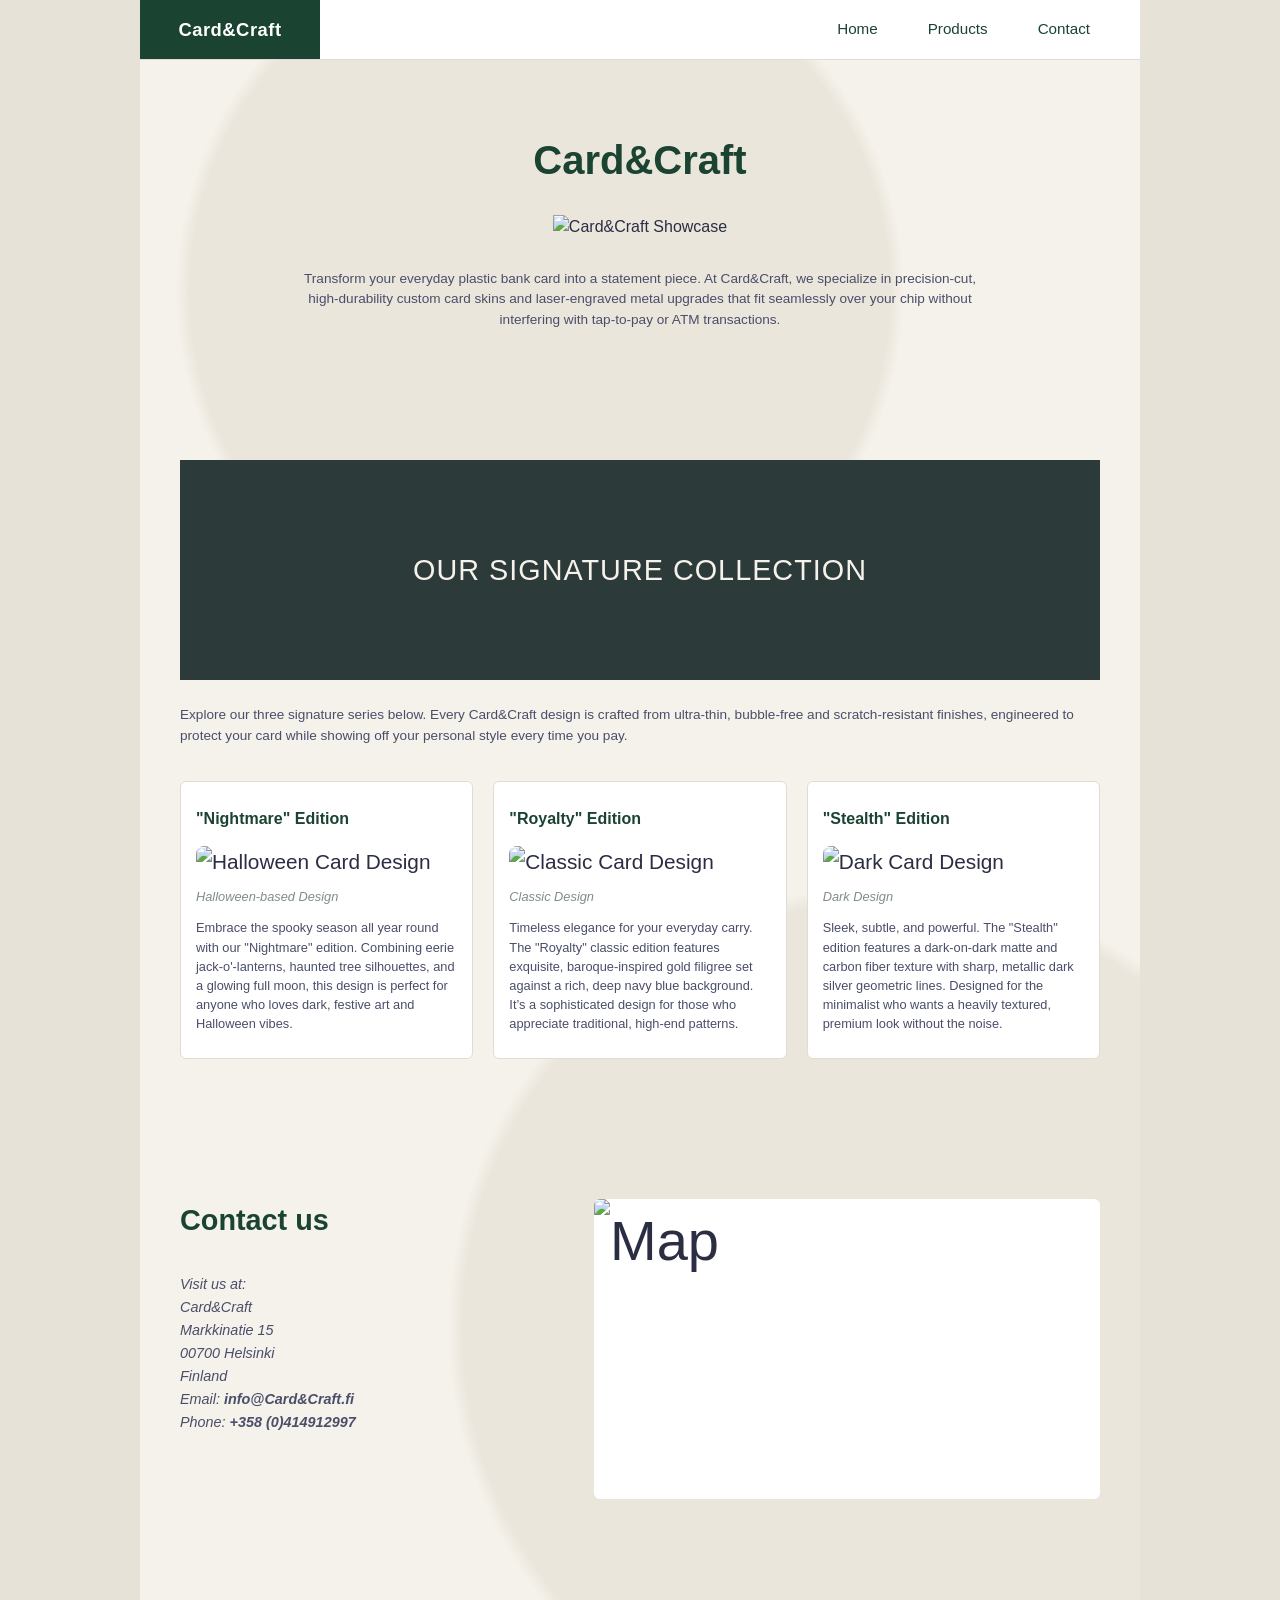
==== index.html @ dce3355b "Add files via upload" ====
<!DOCTYPE html>
<html lang="en">
<head>
    <meta charset="UTF-8">
    <meta name="viewport" content="width=device-width, initial-scale=1.0">
    <title>Card&Craft - Custom Bank Card Designs</title>
    <link rel="stylesheet" href="style.css">
</head>
<body>

    <div class="container">
        <!-- Sticky Navigation Header -->
        <header class="site-header">
            <div class="logo">Card&Craft</div>
            <nav class="main-nav">
                <a href="#home">Home</a>
                <a href="#products">Products</a>
                <a href="#contact">Contact</a>
            </nav>
        </header>

        <main>
            <!-- Section 1: Home -->
            <section id="home" class="home-section">
                <h1>Card&Craft</h1>
                <!-- Replace div with <img src="images/hero.jpg" alt="Card&Craft Showcase" class="hero-img"> when ready -->
                <img src="images/home.jpg" alt="Card&Craft Showcase" class="hero-img">
                <p class="hero-text">
                    Transform your everyday plastic bank card into a statement piece. At Card&Craft, we specialize 
                    in precision-cut, high-durability custom card skins and laser-engraved metal upgrades that fit 
                    seamlessly over your chip without interfering with tap-to-pay or ATM transactions.
                </p>
            </section>

            <!-- Section 2: Products -->
            <section id="products" class="products-section">
                <!-- Replace div with <img src="images/banner.jpg" alt="Card&Craft Collection" class="banner-img"> when ready -->
                <div class="placeholder-img banner-img">OUR SIGNATURE COLLECTION</div>
                <p class="products-intro">
                    Explore our three signature series below. Every Card&Craft design is crafted from ultra-thin, 
                    bubble-free and scratch-resistant finishes, engineered to protect your card while 
                    showing off your personal style every time you pay.
                </p>

                <div class="product-grid">
                    <!-- Product 1: Halloween -->
                    <article class="product-card">
                        <h3>"Nightmare" Edition</h3>
                        <!-- To use your image: <img src="images/halloween.jpg" alt="Halloween Card Design" class="card-img"> -->
                        <img src="images/halloween.jpeg" alt="Halloween Card Design" class="card-img">
                            
                        <p class="caption">Halloween-based Design</p>
                        <p class="description">
                            Embrace the spooky season all year round with our "Nightmare" edition. Combining eerie 
                            jack-o'-lanterns, haunted tree silhouettes, and a glowing full moon, this design is 
                            perfect for anyone who loves dark, festive art and Halloween vibes.
                        </p>
                    </article>

                    <!-- Product 2: Classic -->
                    <article class="product-card">
                        <h3>"Royalty" Edition</h3>
                        <!-- To use your image: <img src="images/classic.jpg" alt="Classic Card Design" class="card-img"> -->
                        <img src="images/classic.jpeg" alt="Classic Card Design" class="card-img">
                            
                        <p class="caption">Classic Design</p>
                        <p class="description">
                            Timeless elegance for your everyday carry. The "Royalty" classic edition features 
                            exquisite, baroque-inspired gold filigree set against a rich, deep navy blue background. 
                            It’s a sophisticated design for those who appreciate traditional, high-end patterns.
                        </p>
                    </article>

                    <!-- Product 3: Dark -->
                    <article class="product-card">
                        <h3>"Stealth" Edition</h3>
                        <!-- To use your image: <img src="images/dark.jpg" alt="Dark Card Design" class="card-img"> -->
                        <img src="images/stealth.jpeg" alt="Dark Card Design" class="card-img">
                            
                        <p class="caption">Dark Design</p>
                        <p class="description">
                            Sleek, subtle, and powerful. The "Stealth" edition features a dark-on-dark matte and 
                            carbon fiber texture with sharp, metallic dark silver geometric lines. Designed for the 
                            minimalist who wants a heavily textured, premium look without the noise.
                        </p>
                    </article>
                </div>
            </section>

            <!-- Section 3: Contact -->
            <section id="contact" class="contact-section">
                <div class="contact-info">
                    <h2>Contact us</h2>
                    <address>
                        Visit us at:<br>
                        Card&Craft<br>
                        Markkinatie 15<br>
                        00700 Helsinki<br>
                        Finland<br>
                        Email: <strong>info@Card&Craft.fi</strong><br>
                        Phone: <strong>+358 (0)414912997</strong>
                    </address>
                </div>
                <img src="images/map.jpeg" alt="Map" class="map-box">
            </section>
        </main>
    </div>

</body>
</html>
---- style.css ----
/* Paste inside <style> tags or style.css */
* { box-sizing: border-box; margin: 0; padding: 0; }
html { scroll-behavior: smooth; }

body {
    font-family: Verdana, Geneva, Tahoma, sans-serif;
    background-color: #e6e2d8;
    color: #2b2d42;
    line-height: 1.5;
}

.container {
    max-width: 1000px;
    margin: 0 auto;
    background-color: #f5f2eb;
    background-image: radial-gradient(circle at 40% 18%, #ebe6dc 24%, transparent 25%),
                      radial-gradient(circle at 75% 82%, #ebe6dc 28%, transparent 29%);
    min-height: 100vh;
}

.site-header {
    display: flex;
    justify-content: space-between;
    align-items: stretch;
    background-color: #ffffff;
    border-bottom: 1px solid #e0dcd3;
    height: 60px;
    position: sticky;
    top: 0;
    z-index: 100;
}

.logo {
    background-color: #1b4332;
    color: #ffffff;
    display: flex;
    align-items: center;
    justify-content: center;
    width: 180px;
    font-size: 1.15rem;
    font-weight: bold;
    letter-spacing: 0.5px;
}

.main-nav {
    display: flex;
    align-items: center;
    gap: 50px;
    padding-right: 50px;
}

.main-nav a {
    text-decoration: none;
    color: #1b4332;
    font-size: 0.95rem;
    font-weight: 500;
}

.map-box {
    width: 55%;
    height: 300px;
    object-fit: contain;
    background-color:#ffffff;
    border-radius: 6px;
    display:block;
}

.main-nav a:hover { color: #d97706; text-decoration: underline; }

.placeholder-img {
    background-color: #2d3a3a;
    color: #f5f2eb;
    display: flex;
    align-items: center;
    justify-content: center;
    font-family: Arial, sans-serif;
    font-size: 1.8rem;
    letter-spacing: 1px;
    text-align: center;
    padding: 15px;
}

section { scroll-margin-top: 60px; }

.home-section { padding: 70px 80px 90px; text-align: center; }
.home-section h1 { font-size: 2.5rem; color: #1b4332; margin-bottom: 25px; }
.hero-img { height: 260px; margin-bottom: 30px; width: 100%; object-fit: cover; }
.hero-text { max-width: 680px; margin: 0 auto; font-size: 0.85rem; color: #4a4e69; }

.products-section { padding: 40px 40px 80px; }
.banner-img { height: 220px; margin-bottom: 25px; width: 100%; object-fit: cover; }
.products-intro { font-size: 0.85rem; margin-bottom: 35px; color: #4a4e69; }

.product-grid { display: flex; gap: 20px; justify-content: space-between; }

.product-card {
    background-color: #ffffff;
    border: 1px solid #e0dcd3;
    padding: 25px 15px;
    flex: 1;
    border-radius: 6px;
}

.product-card h3 { font-size: 1rem; margin-bottom: 15px; color: #1b4332; }
.card-img { height: 300px; width: 100%; margin-bottom: 10px; object-fit: cover; font-size: 1.3rem; border-radius: 8px; }

.halloween-preview { background: linear-gradient(180deg, #1a0f0a 0%, #8c3b0c 65%, #110905 100%); border: 2px solid #ff7518; color: #fff; }
.classic-preview { background: linear-gradient(135deg, #101d35 0%, #1d3354 50%, #101d35 100%); border: 2px solid #d4af37; color: #f3e5ab; }
.dark-preview { background: repeating-linear-gradient(45deg, #18191b, #18191b 10px, #232528 10px, #232528 20px); border: 2px solid #55585c; color: #b0b3b8; }

.product-card .caption { font-style: italic; color: #7f8c8d; font-size: 0.8rem; margin-bottom: 12px; }
.product-card .description { font-size: 0.8rem; color: #4a4e69; }

.contact-section { padding: 60px 40px 120px; display: flex; justify-content: space-between; align-items: flex-start; gap: 40px; }
.contact-info h2 { font-size: 1.8rem; color: #1b4332; margin-bottom: 30px; }
.contact-info address { font-style: italic; font-size: 0.9rem; line-height: 1.6; color: #4a4e69; }
.map-box { width: 55%; height: 300px; font-size: 3.5rem; }
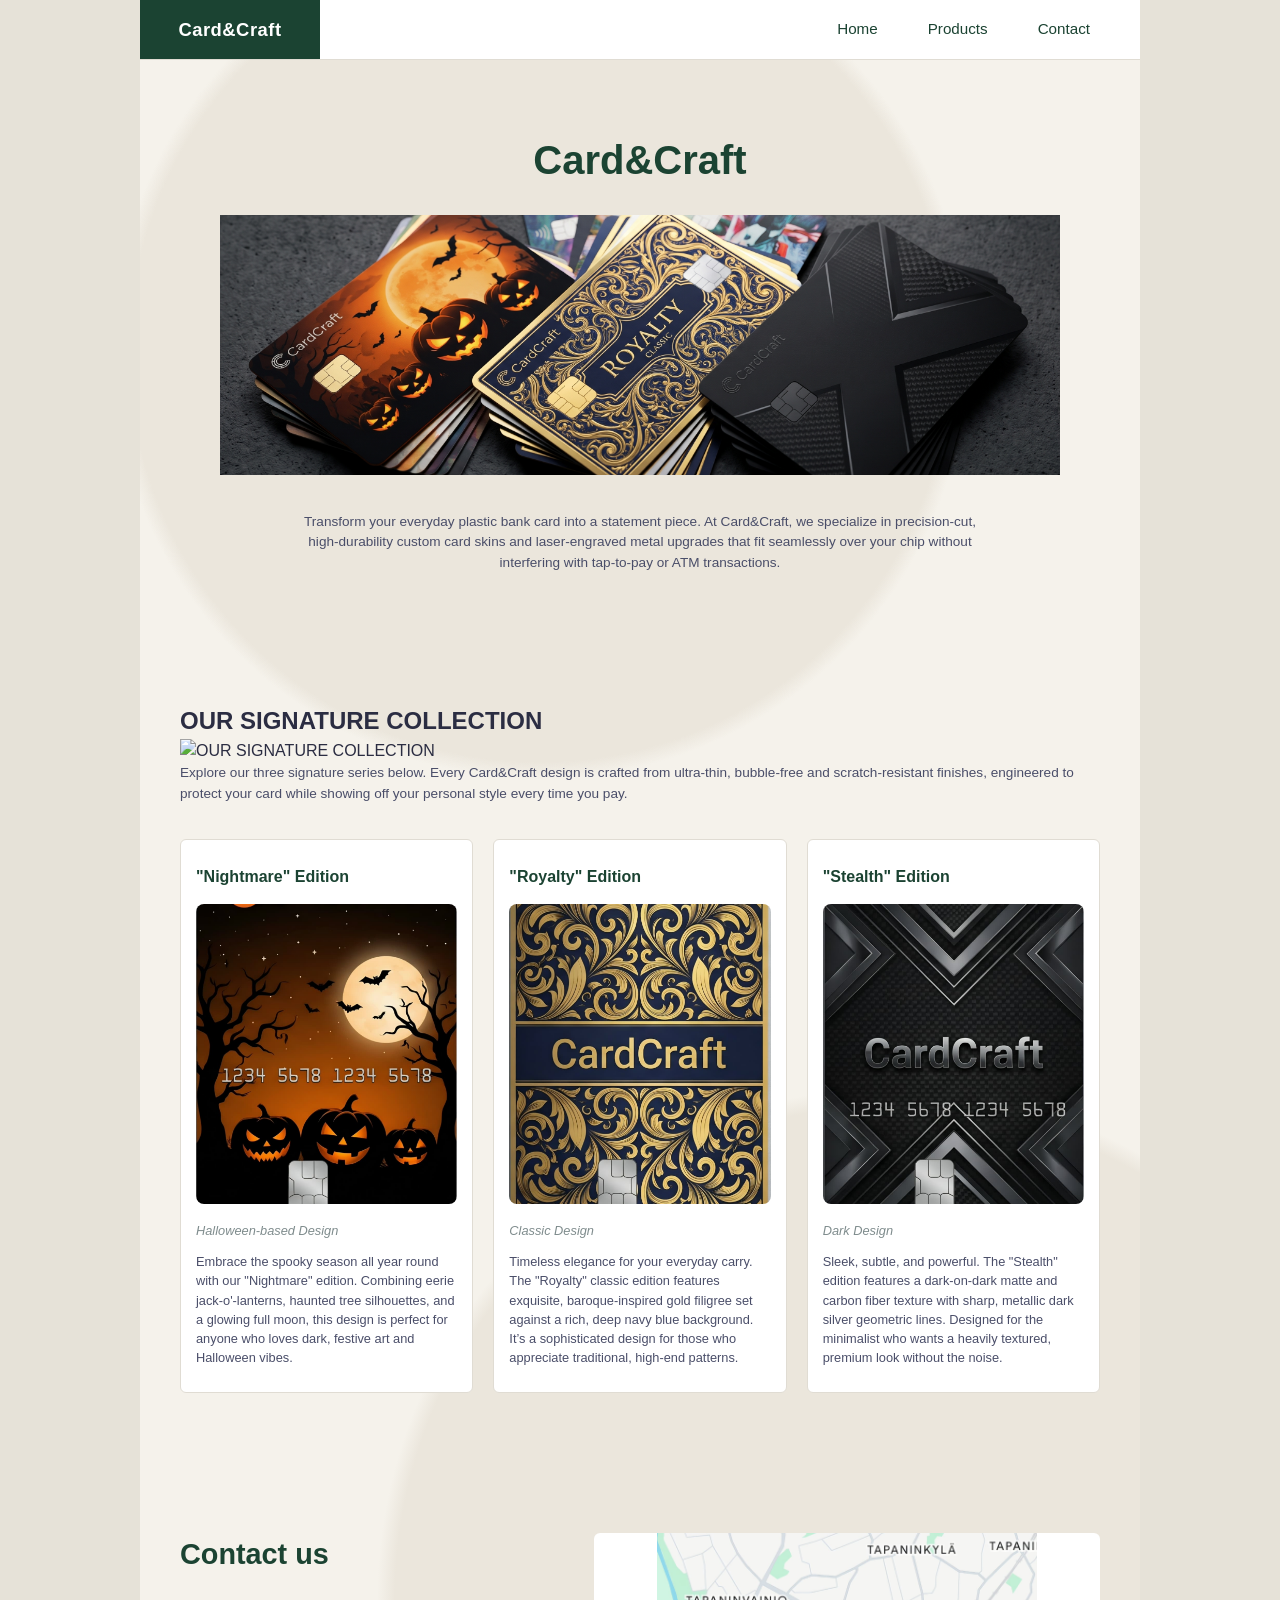
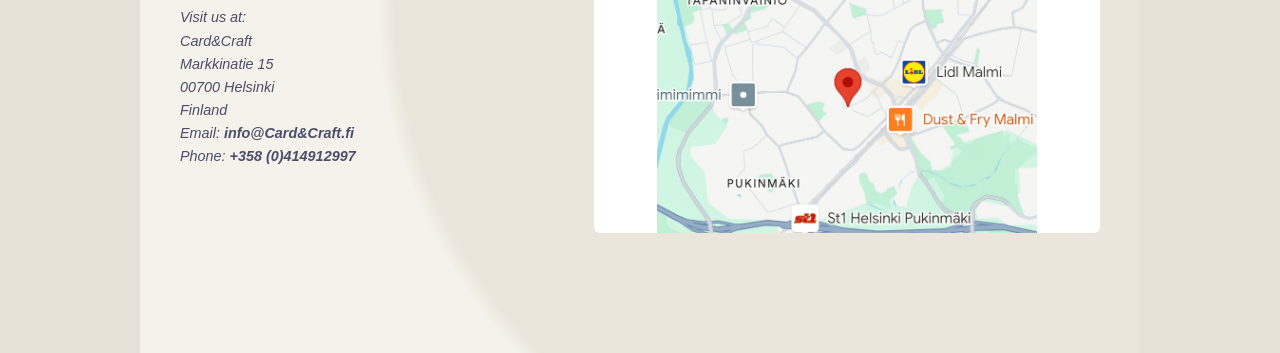
==== commit f8adef3b: "Update index.html" ====
--- a/index.html
+++ b/index.html
@@ -35,7 +35,8 @@
             <!-- Section 2: Products -->
             <section id="products" class="products-section">
                 <!-- Replace div with <img src="images/banner.jpg" alt="Card&Craft Collection" class="banner-img"> when ready -->
-                <div class="placeholder-img banner-img">OUR SIGNATURE COLLECTION</div>
+                <h2>OUR SIGNATURE COLLECTION</h2>
+                <img src="images/banner.jpeg" alt="OUR SIGNATURE COLLECTION" class="banner-image">
                 <p class="products-intro">
                     Explore our three signature series below. Every Card&Craft design is crafted from ultra-thin, 
                     bubble-free and scratch-resistant finishes, engineered to protect your card while 
@@ -107,4 +108,4 @@
     </div>
 
 </body>
-</html>+</html>
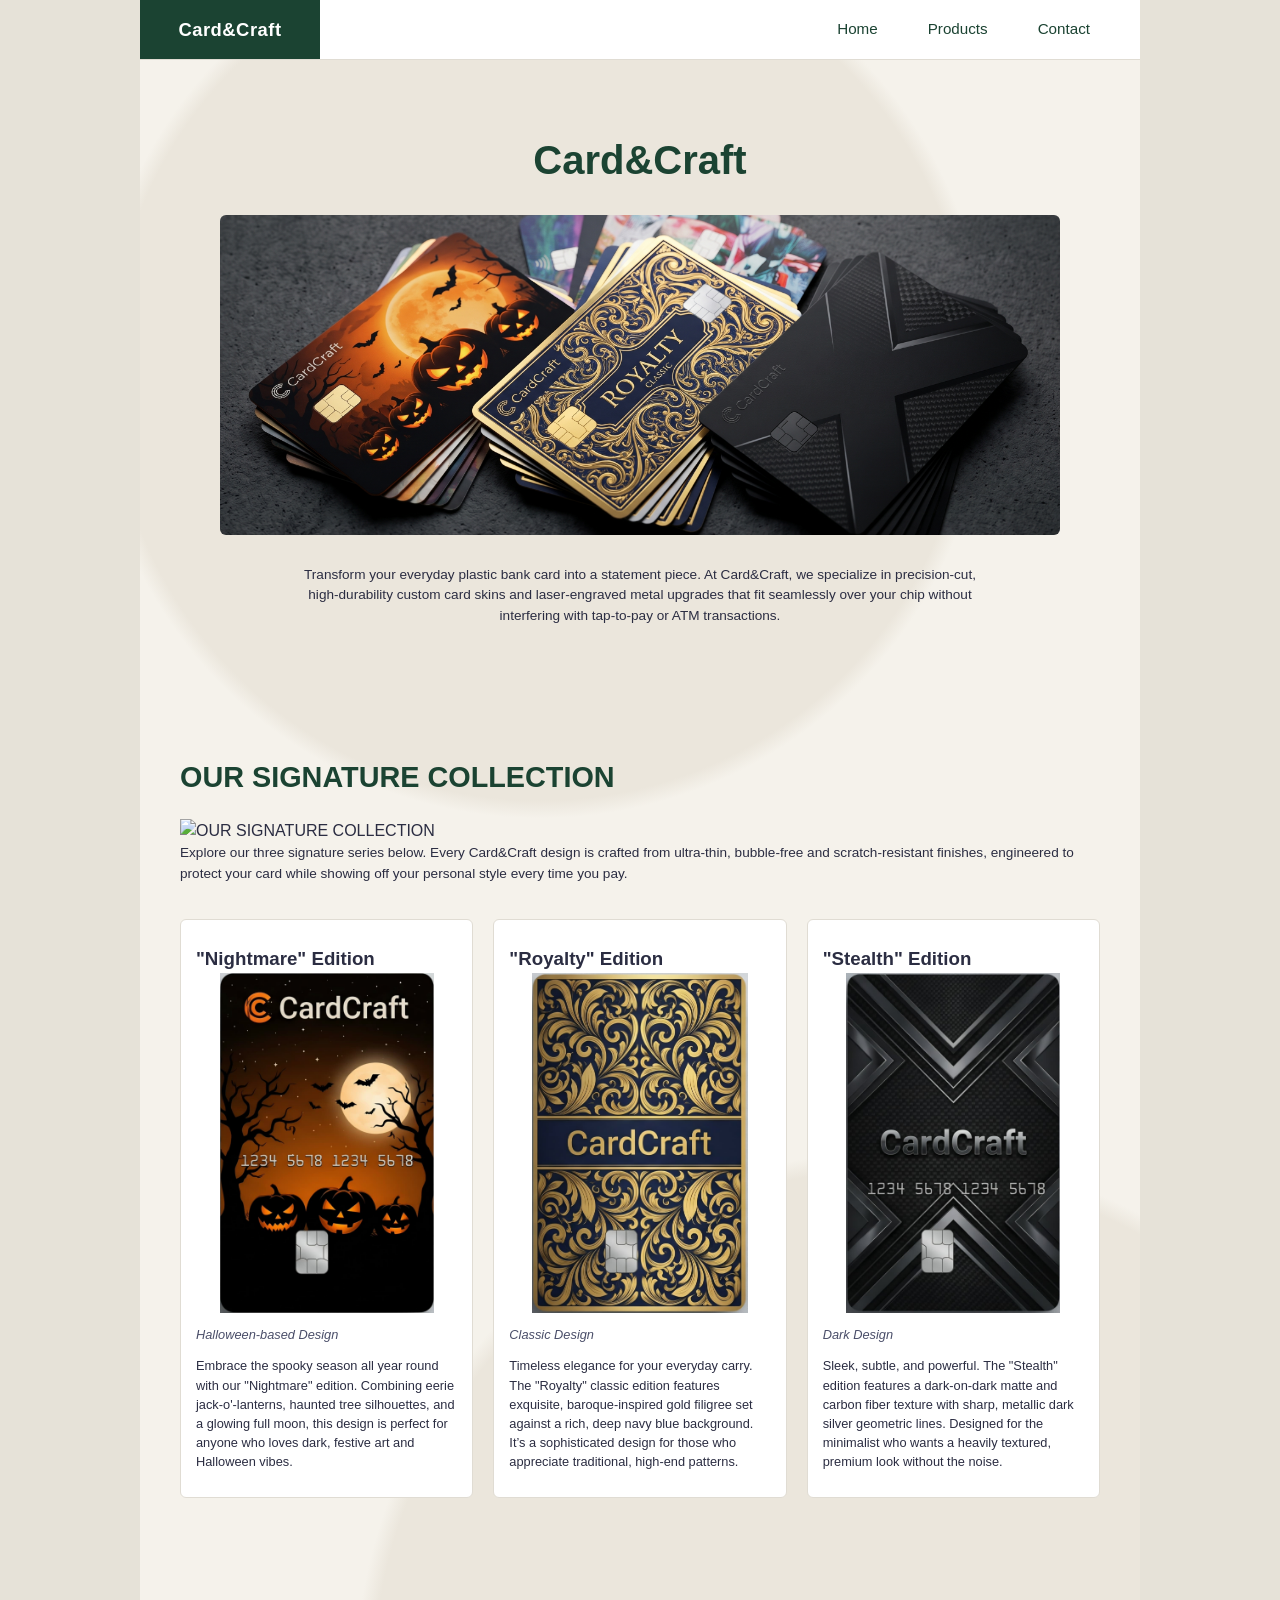
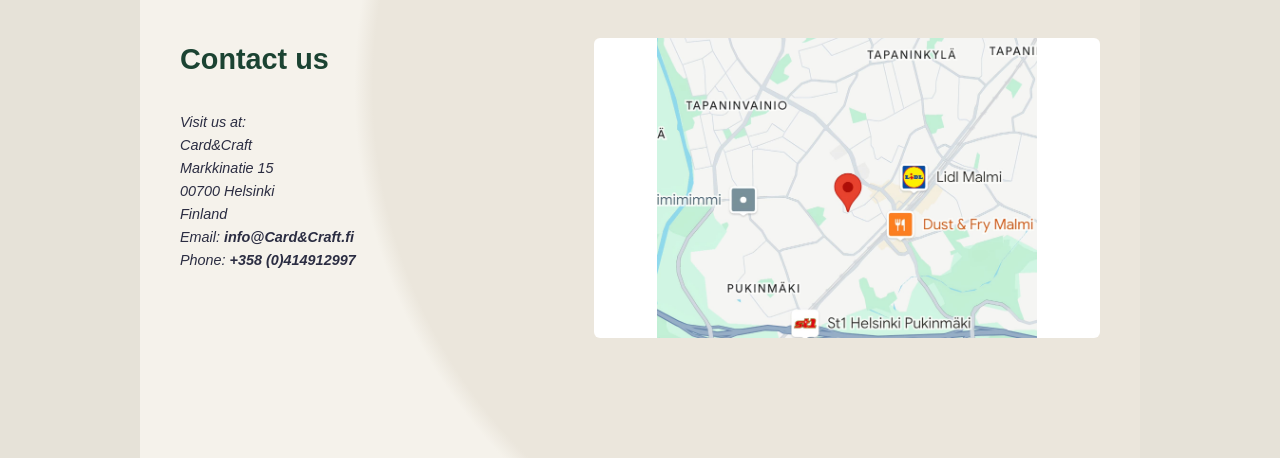
==== commit 71977223: "Fix HTML formatting and structure" ====
--- a/index.html
+++ b/index.html
@@ -9,7 +9,7 @@
 <body>
 
     <div class="container">
-        <!-- Sticky Navigation Header -->
+        
         <header class="site-header">
             <div class="logo">Card&Craft</div>
             <nav class="main-nav">
@@ -20,10 +20,10 @@
         </header>
 
         <main>
-            <!-- Section 1: Home -->
+            
             <section id="home" class="home-section">
                 <h1>Card&Craft</h1>
-                <!-- Replace div with <img src="images/hero.jpg" alt="Card&Craft Showcase" class="hero-img"> when ready -->
+                
                 <img src="images/home.jpg" alt="Card&Craft Showcase" class="hero-img">
                 <p class="hero-text">
                     Transform your everyday plastic bank card into a statement piece. At Card&Craft, we specialize 
@@ -32,9 +32,9 @@
                 </p>
             </section>
 
-            <!-- Section 2: Products -->
+            
             <section id="products" class="products-section">
-                <!-- Replace div with <img src="images/banner.jpg" alt="Card&Craft Collection" class="banner-img"> when ready -->
+                
                 <h2>OUR SIGNATURE COLLECTION</h2>
                 <img src="images/banner.jpeg" alt="OUR SIGNATURE COLLECTION" class="banner-image">
                 <p class="products-intro">
@@ -44,10 +44,10 @@
                 </p>
 
                 <div class="product-grid">
-                    <!-- Product 1: Halloween -->
+                    
                     <article class="product-card">
                         <h3>"Nightmare" Edition</h3>
-                        <!-- To use your image: <img src="images/halloween.jpg" alt="Halloween Card Design" class="card-img"> -->
+                        
                         <img src="images/halloween.jpeg" alt="Halloween Card Design" class="card-img">
                             
                         <p class="caption">Halloween-based Design</p>
@@ -58,10 +58,10 @@
                         </p>
                     </article>
 
-                    <!-- Product 2: Classic -->
+                    
                     <article class="product-card">
                         <h3>"Royalty" Edition</h3>
-                        <!-- To use your image: <img src="images/classic.jpg" alt="Classic Card Design" class="card-img"> -->
+                        
                         <img src="images/classic.jpeg" alt="Classic Card Design" class="card-img">
                             
                         <p class="caption">Classic Design</p>
@@ -72,10 +72,10 @@
                         </p>
                     </article>
 
-                    <!-- Product 3: Dark -->
+                    
                     <article class="product-card">
                         <h3>"Stealth" Edition</h3>
-                        <!-- To use your image: <img src="images/dark.jpg" alt="Dark Card Design" class="card-img"> -->
+                        
                         <img src="images/stealth.jpeg" alt="Dark Card Design" class="card-img">
                             
                         <p class="caption">Dark Design</p>
@@ -88,7 +88,7 @@
                 </div>
             </section>
 
-            <!-- Section 3: Contact -->
+            
             <section id="contact" class="contact-section">
                 <div class="contact-info">
                     <h2>Contact us</h2>
--- a/style.css
+++ b/style.css
@@ -1,6 +1,13 @@
-/* Paste inside <style> tags or style.css */
-* { box-sizing: border-box; margin: 0; padding: 0; }
-html { scroll-behavior: smooth; }
+
+* {
+    box-sizing: border-box;
+    margin: 0;
+    padding: 0;
+}
+
+html {
+    scroll-behavior: smooth;
+}
 
 body {
     font-family: Verdana, Geneva, Tahoma, sans-serif;
@@ -8,6 +15,7 @@
     color: #2b2d42;
     line-height: 1.5;
 }
+
 
 .container {
     max-width: 1000px;
@@ -17,6 +25,7 @@
                       radial-gradient(circle at 75% 82%, #ebe6dc 28%, transparent 29%);
     min-height: 100vh;
 }
+
 
 .site-header {
     display: flex;
@@ -56,62 +65,138 @@
     font-weight: 500;
 }
 
-.map-box {
-    width: 55%;
-    height: 300px;
-    object-fit: contain;
-    background-color:#ffffff;
-    border-radius: 6px;
-    display:block;
-}
-
-.main-nav a:hover { color: #d97706; text-decoration: underline; }
-
-.placeholder-img {
-    background-color: #2d3a3a;
-    color: #f5f2eb;
-    display: flex;
-    align-items: center;
-    justify-content: center;
-    font-family: Arial, sans-serif;
+.main-nav a:hover {
+    color: #d97706;
+    text-decoration: underline;
+}
+
+section {
+    scroll-margin-top: 60px;
+}
+
+
+.home-section {
+    padding: 70px 80px 90px;
+    text-align: center;
+}
+
+.home-section h1 {
+    font-size: 2.5rem;
+    color: #1b4332;
+    margin-bottom: 25px;
+}
+
+.hero-img {
+    height: 320px;
+    width: 100%;
+    object-fit: cover;
+    margin-bottom: 30px;
+    border-radius: 6px;
+    display: block;
+}
+
+.hero-text {
+    max-width: 680px;
+    margin: 0 auto;
+    font-size: 0.85rem;
+    color: #2b2d42;
+}
+
+.products-section {
+    padding: 40px 40px 80px;
+}
+
+.products-section h2 {
     font-size: 1.8rem;
-    letter-spacing: 1px;
-    text-align: center;
-    padding: 15px;
-}
-
-section { scroll-margin-top: 60px; }
-
-.home-section { padding: 70px 80px 90px; text-align: center; }
-.home-section h1 { font-size: 2.5rem; color: #1b4332; margin-bottom: 25px; }
-.hero-img { height: 260px; margin-bottom: 30px; width: 100%; object-fit: cover; }
-.hero-text { max-width: 680px; margin: 0 auto; font-size: 0.85rem; color: #4a4e69; }
-
-.products-section { padding: 40px 40px 80px; }
-.banner-img { height: 220px; margin-bottom: 25px; width: 100%; object-fit: cover; }
-.products-intro { font-size: 0.85rem; margin-bottom: 35px; color: #4a4e69; }
-
-.product-grid { display: flex; gap: 20px; justify-content: space-between; }
+    color: #1b4332;
+    margin-bottom: 20px;
+}
+
+.banner-img {
+    height: 220px;
+    margin-bottom: 25px;
+    width: 100%;
+    object-fit: cover;
+    border-radius: 6px;
+}
+
+.products-intro {
+    font-size: 0.85rem;
+    margin-bottom: 35px;
+    color: #2b2d42;
+}
+
+.product-grid {
+    display: flex;
+    gap: 20px;
+    justify-content: space-between;
+    align-items: stretch;
+}
 
 .product-card {
     background-color: #ffffff;
     border: 1px solid #e0dcd3;
     padding: 25px 15px;
     flex: 1;
-    border-radius: 6px;
-}
-
-.product-card h3 { font-size: 1rem; margin-bottom: 15px; color: #1b4332; }
-.card-img { height: 300px; width: 100%; margin-bottom: 10px; object-fit: cover; font-size: 1.3rem; border-radius: 8px; }
-
-.halloween-preview { background: linear-gradient(180deg, #1a0f0a 0%, #8c3b0c 65%, #110905 100%); border: 2px solid #ff7518; color: #fff; }
-.classic-preview { background: linear-gradient(135deg, #101d35 0%, #1d3354 50%, #101d35 100%); border: 2px solid #d4af37; color: #f3e5ab; }
-.dark-preview { background: repeating-linear-gradient(45deg, #18191b, #18191b 10px, #232528 10px, #232528 20px); border: 2px solid #55585c; color: #b0b3b8; }
-
-.product-card .caption { font-style: italic; color: #7f8c8d; font-size: 0.8rem; margin-bottom: 12px; }
-.product-card .description { font-size: 0.8rem; color: #4a4e69; }
-
-.contact-section { padding: 60px 40px 120px; display: flex; justify-content: space-between; align-items: flex-start; gap: 40px; }
-.contact-info h2 { font-size: 1.8rem; color: #1b4332; margin-bottom: 30px; }
-.contact-info address { font-style: italic; font-size: 0.9rem; line-height: 1.6; color: #4a4e69; }
-.map-box { width: 55%; height: 300px; font-size: 3.5rem; }+    width: 32%;
+    border-radius: 6px;
+    display: flex;
+    flex-direction: column;
+}
+
+.product-card h4 {
+    font-size: 1rem;
+    margin-bottom: 15px;
+    color: #1b4332;
+}
+
+.card-img {
+    width: 100%;
+    height: 340px;
+    object-fit: contain;
+    margin-bottom: 12px;
+    border-radius: 8px;
+    display: block;
+}
+
+.product-card .caption {
+    font-style: italic;
+    color: #4a4e69; 
+    font-size: 0.8rem;
+    margin-bottom: 12px;
+}
+
+.product-card .description {
+    font-size: 0.8rem;
+    color: #2b2d42;
+}
+
+.contact-section {
+    padding: 60px 40px 120px;
+    display: flex;
+    justify-content: space-between;
+    align-items: flex-start;
+    gap: 40px;
+}
+
+.contact-info h2 {
+    font-size: 1.8rem;
+    color: #1b4332;
+    margin-bottom: 30px;
+}
+
+.contact-info address {
+    font-style: italic;
+    font-size: 0.9rem;
+    line-height: 1.6;
+    color: #2b2d42; 
+}
+
+.map-box {
+    width: 55%;
+    height: 300px;
+    object-fit: contain;
+    background-color: #ffffff;
+    border-radius: 6px;
+    display: block;
+}
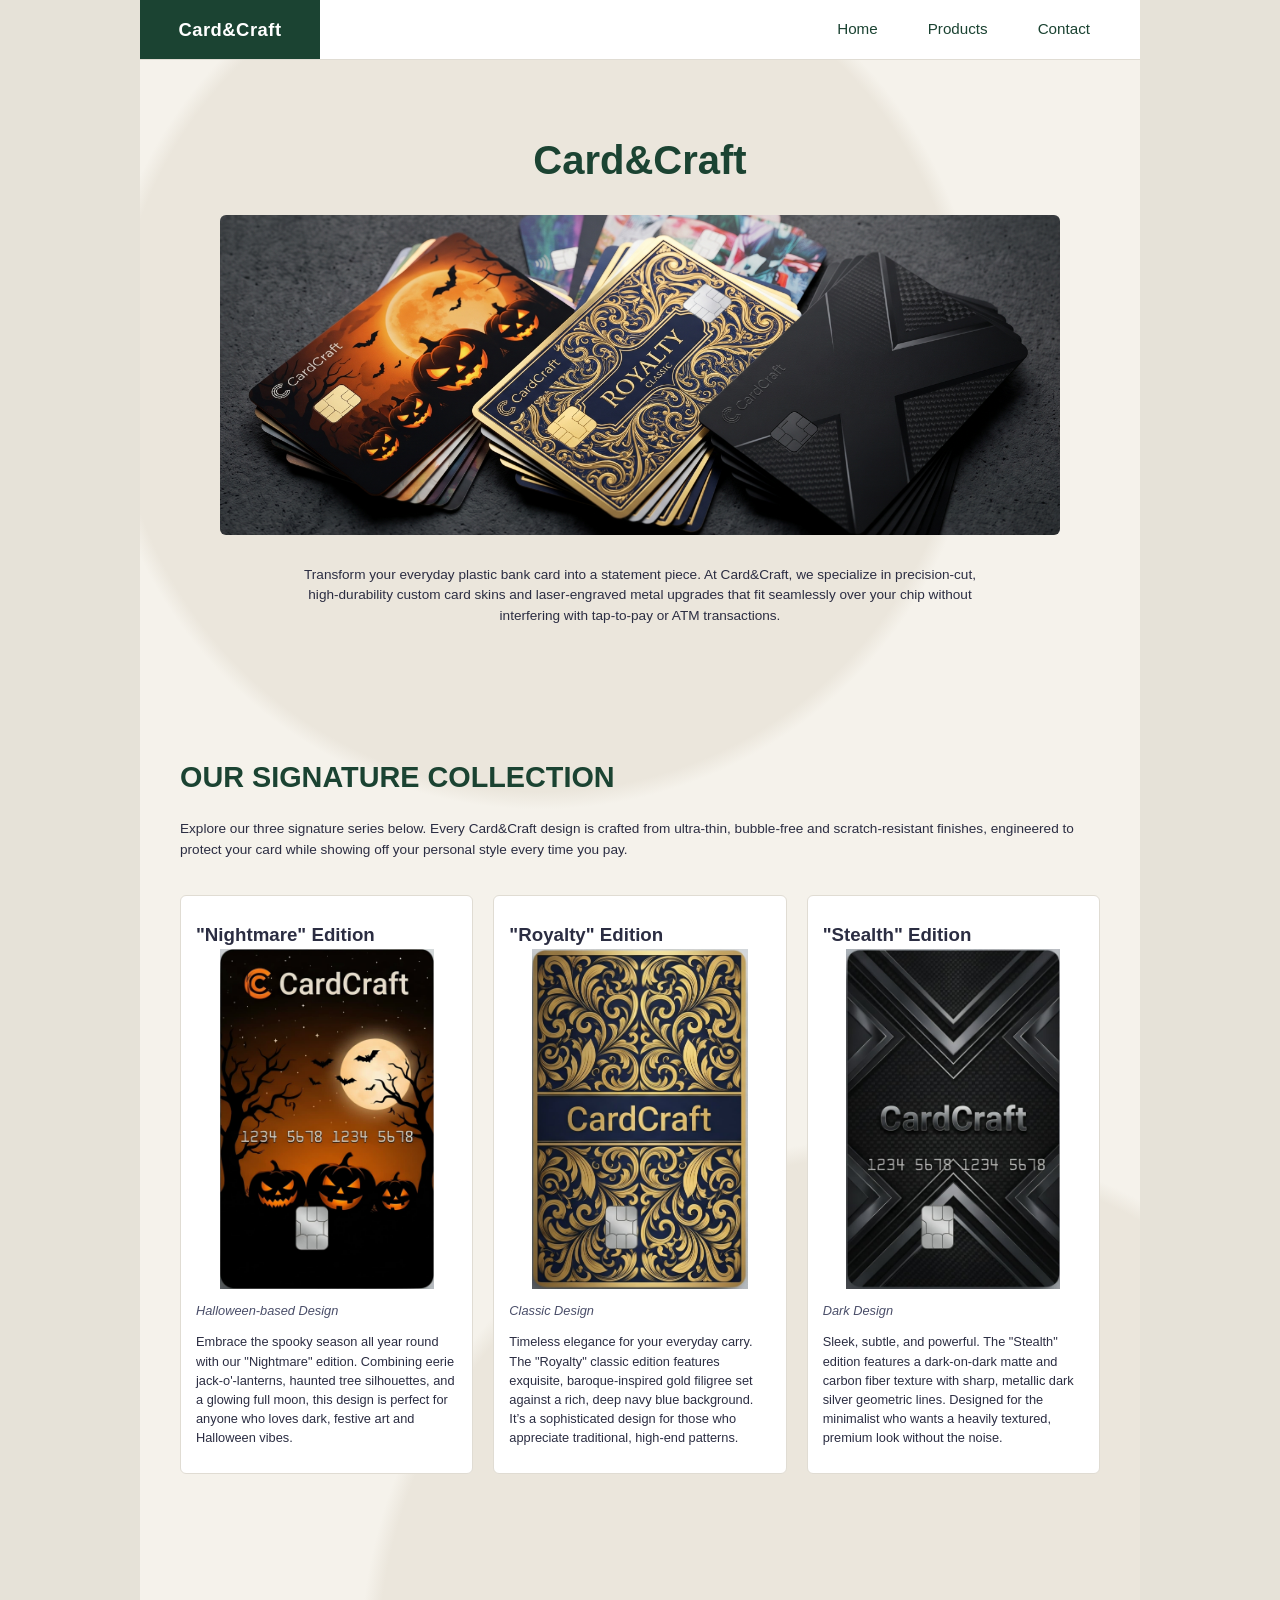
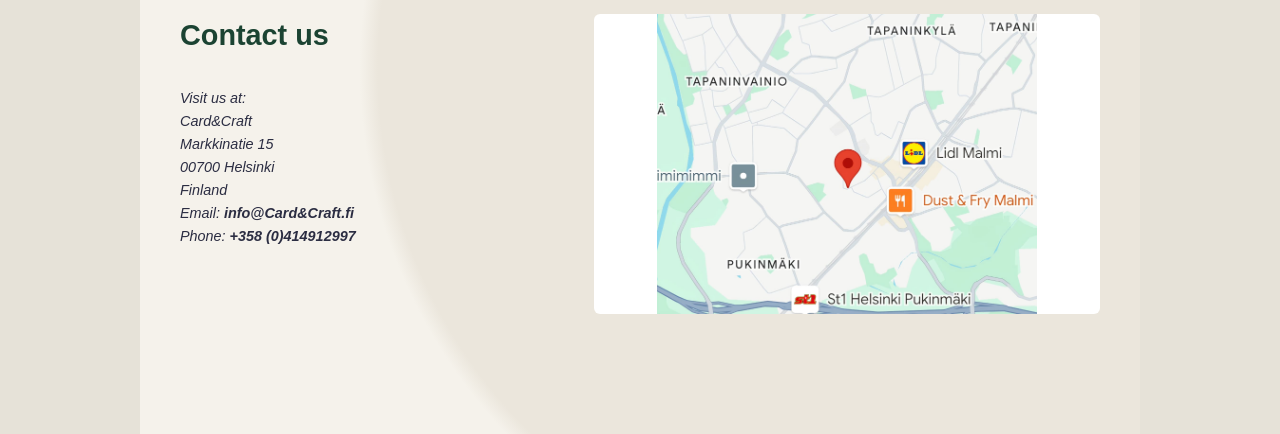
==== commit 2df189db: "Fix HTML formatting and structure" ====
--- a/index.html
+++ b/index.html
@@ -36,7 +36,7 @@
             <section id="products" class="products-section">
                 
                 <h2>OUR SIGNATURE COLLECTION</h2>
-                <img src="images/banner.jpeg" alt="OUR SIGNATURE COLLECTION" class="banner-image">
+            
                 <p class="products-intro">
                     Explore our three signature series below. Every Card&Craft design is crafted from ultra-thin, 
                     bubble-free and scratch-resistant finishes, engineered to protect your card while 
